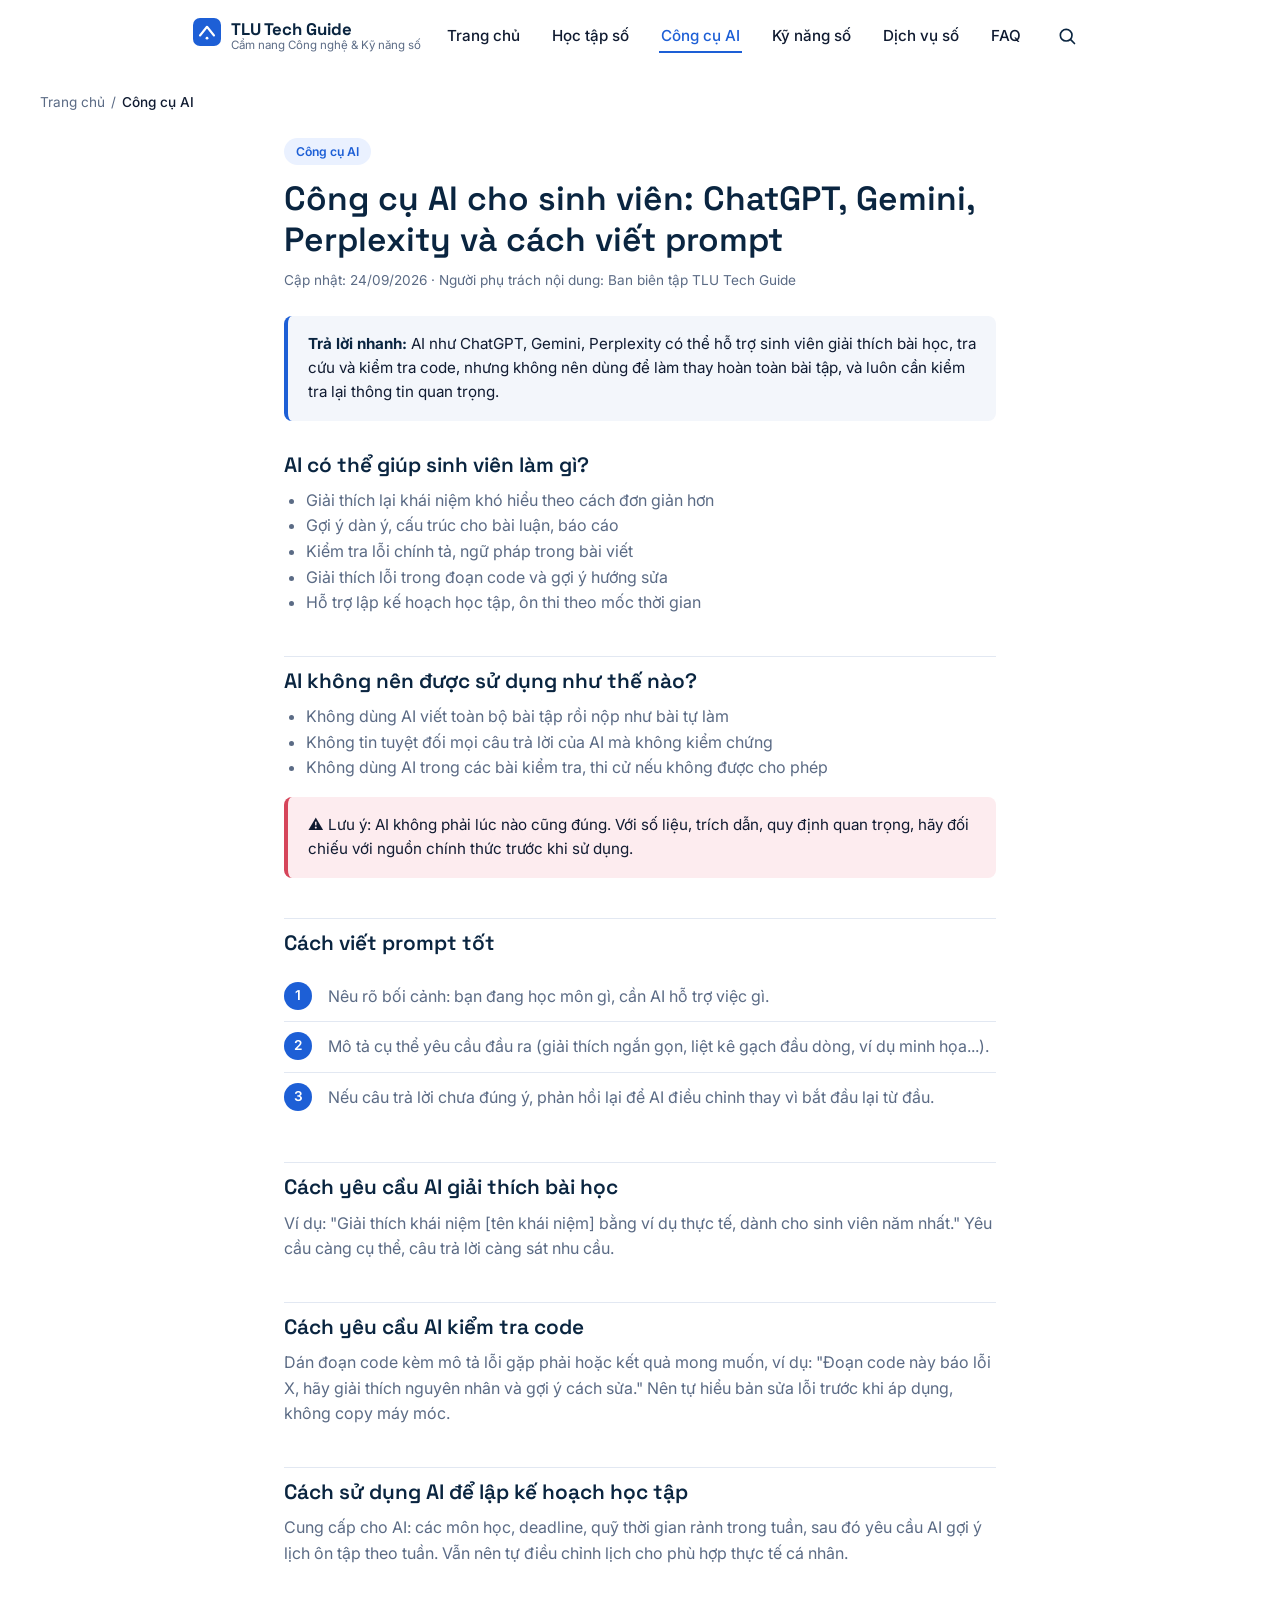
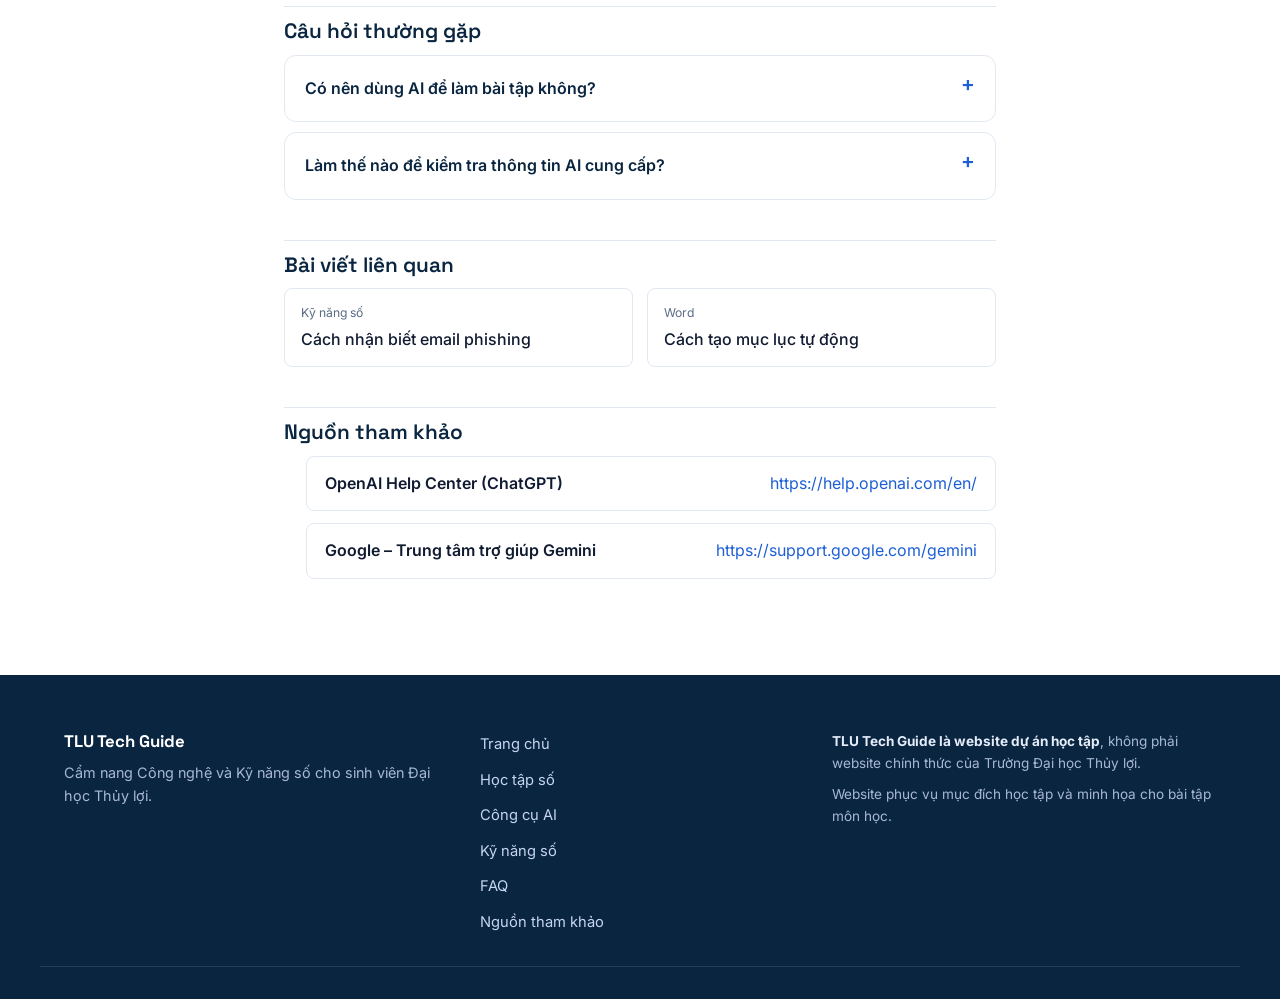
==== pages/ai.html @ 8a720990 "Initial website" ====
<!DOCTYPE html>
<html lang="vi">
<head>
  <meta charset="UTF-8">
  <meta name="viewport" content="width=device-width, initial-scale=1.0">
  <title>Công cụ AI cho sinh viên: ChatGPT, Gemini, Perplexity và cách viết prompt | TLU Tech Guide</title>
  <meta name="description" content="Sinh viên TLU nên và không nên dùng AI như thế nào trong học tập, cách viết prompt tốt và kiểm tra lại thông tin AI cung cấp.">
  <link rel="preconnect" href="https://fonts.googleapis.com">
  <link rel="preconnect" href="https://fonts.gstatic.com" crossorigin>
  <link href="https://fonts.googleapis.com/css2?family=Space+Grotesk:wght@500;600;700&family=Inter:wght@400;500;600;700&display=swap" rel="stylesheet">
  <link rel="stylesheet" href="/css/style.css">

  <script type="application/ld+json">
  {
    "@context": "https://schema.org",
    "@graph": [
      {
        "@type": "Article",
        "headline": "Công cụ AI cho sinh viên: ChatGPT, Gemini, Perplexity và cách viết prompt",
        "description": "Sinh viên TLU nên và không nên dùng AI như thế nào trong học tập, cách viết prompt tốt và kiểm tra lại thông tin AI cung cấp.",
        "inLanguage": "vi",
        "url": "https://tlu-tech-guide.example/pages/ai.html",
        "datePublished": "2026-09-24",
        "dateModified": "2026-09-24",
        "author": { "@type": "Organization", "name": "Ban biên tập TLU Tech Guide" },
        "publisher": { "@type": "Organization", "name": "TLU Tech Guide" },
        "mainEntityOfPage": "https://tlu-tech-guide.example/pages/ai.html"
      },
      {
        "@type": "BreadcrumbList",
        "itemListElement": [
          { "@type": "ListItem", "position": 1, "name": "Trang chủ", "item": "https://tlu-tech-guide.example/index.html" },
          { "@type": "ListItem", "position": 2, "name": "Công cụ AI", "item": "https://tlu-tech-guide.example/pages/ai.html" }
        ]
      },
      {
        "@type": "FAQPage",
        "mainEntity": [
          {
            "@type": "Question",
            "name": "Có nên dùng AI để làm bài tập không?",
            "acceptedAnswer": { "@type": "Answer", "text": "Có thể dùng AI để hỗ trợ hiểu bài, tra cứu hoặc gợi ý dàn ý, nhưng không nên để AI làm thay toàn bộ bài tập rồi nộp như sản phẩm tự làm." }
          },
          {
            "@type": "Question",
            "name": "Làm thế nào để kiểm tra thông tin AI cung cấp?",
            "acceptedAnswer": { "@type": "Answer", "text": "Đối chiếu với tài liệu môn học, nguồn chính thức hoặc hỏi lại giảng viên với các thông tin quan trọng, số liệu, trích dẫn." }
          }
        ]
      }
    ]
  }
  </script>
</head>
<body>

  <header class="site-header" id="siteHeader">
    <div class="container header-inner">
      <a href="/index.html" class="logo">
        <span class="logo-mark" aria-hidden="true">
          <svg viewBox="0 0 32 32" width="28" height="28" fill="none">
            <rect width="32" height="32" rx="8" fill="#1D5FD6"/>
            <path d="M8 20 L16 10 L24 20" stroke="#fff" stroke-width="2.4" stroke-linecap="round" stroke-linejoin="round"/>
            <circle cx="16" cy="23" r="1.6" fill="#fff"/>
          </svg>
        </span>
        <span class="logo-text">
          <strong>TLU Tech Guide</strong>
          <small>Cẩm nang Công nghệ &amp; Kỹ năng số</small>
        </span>
      </a>
      <nav class="main-nav" id="mainNav" aria-label="Menu chính">
        <ul>
          <li><a href="/index.html">Trang chủ</a></li>
          <li><a href="/pages/lms.html">Học tập số</a></li>
          <li><a href="/pages/ai.html" aria-current="page">Công cụ AI</a></li>
          <li><a href="/pages/digital-skills.html">Kỹ năng số</a></li>
          <li><a href="/pages/services.html">Dịch vụ số</a></li>
          <li><a href="/pages/faq.html">FAQ</a></li>
        </ul>
      </nav>
      <div class="header-actions">
        <button class="icon-btn" id="searchToggle" aria-label="Mở tìm kiếm" aria-expanded="false" aria-controls="searchPanel">
          <svg viewBox="0 0 24 24" width="20" height="20" fill="none"><circle cx="11" cy="11" r="7" stroke="currentColor" stroke-width="2"/><path d="M21 21l-4.3-4.3" stroke="currentColor" stroke-width="2" stroke-linecap="round"/></svg>
        </button>
        <button class="hamburger" id="hamburgerBtn" aria-label="Mở menu" aria-expanded="false" aria-controls="mainNav">
          <span></span><span></span><span></span>
        </button>
      </div>
    </div>
    <div class="search-panel" id="searchPanel" hidden>
      <label for="panelSearchInput" class="sr-only">Tìm kiếm hướng dẫn</label>
      <input type="search" id="panelSearchInput" placeholder="Tìm hướng dẫn... ví dụ: prompt">
      <div class="search-results" id="panelSearchResults" hidden></div>
    </div>
  </header>

  <main id="mainContent">
    <div class="container breadcrumb-bar">
      <nav class="breadcrumb" aria-label="Breadcrumb">
        <a href="/index.html">Trang chủ</a><span>/</span>
        <span aria-current="page">Công cụ AI</span>
      </nav>
    </div>

    <article class="article">
      <div class="container container-narrow">
        <p class="article-category">Công cụ AI</p>
        <h1>Công cụ AI cho sinh viên: ChatGPT, Gemini, Perplexity và cách viết prompt</h1>
        <p class="article-meta">Cập nhật: 24/09/2026 · Người phụ trách nội dung: Ban biên tập TLU Tech Guide</p>

        <div class="callout quick-answer">
          <strong>Trả lời nhanh:</strong> AI như ChatGPT, Gemini, Perplexity có thể hỗ trợ sinh viên giải thích bài học, tra cứu và kiểm tra code, nhưng không nên dùng để làm thay hoàn toàn bài tập, và luôn cần kiểm tra lại thông tin quan trọng.
        </div>

        <h2 id="ai-giup-gi">AI có thể giúp sinh viên làm gì?</h2>
        <ul>
          <li>Giải thích lại khái niệm khó hiểu theo cách đơn giản hơn</li>
          <li>Gợi ý dàn ý, cấu trúc cho bài luận, báo cáo</li>
          <li>Kiểm tra lỗi chính tả, ngữ pháp trong bài viết</li>
          <li>Giải thích lỗi trong đoạn code và gợi ý hướng sửa</li>
          <li>Hỗ trợ lập kế hoạch học tập, ôn thi theo mốc thời gian</li>
        </ul>

        <h2 id="khong-nen-dung">AI không nên được sử dụng như thế nào?</h2>
        <ul>
          <li>Không dùng AI viết toàn bộ bài tập rồi nộp như bài tự làm</li>
          <li>Không tin tuyệt đối mọi câu trả lời của AI mà không kiểm chứng</li>
          <li>Không dùng AI trong các bài kiểm tra, thi cử nếu không được cho phép</li>
        </ul>
        <div class="callout warn">⚠ Lưu ý: AI không phải lúc nào cũng đúng. Với số liệu, trích dẫn, quy định quan trọng, hãy đối chiếu với nguồn chính thức trước khi sử dụng.</div>

        <h2 id="viet-prompt">Cách viết prompt tốt</h2>
        <ol class="steps-list">
          <li>Nêu rõ bối cảnh: bạn đang học môn gì, cần AI hỗ trợ việc gì.</li>
          <li>Mô tả cụ thể yêu cầu đầu ra (giải thích ngắn gọn, liệt kê gạch đầu dòng, ví dụ minh họa...).</li>
          <li>Nếu câu trả lời chưa đúng ý, phản hồi lại để AI điều chỉnh thay vì bắt đầu lại từ đầu.</li>
        </ol>

        <h2 id="giai-thich-bai-hoc">Cách yêu cầu AI giải thích bài học</h2>
        <p>Ví dụ: "Giải thích khái niệm [tên khái niệm] bằng ví dụ thực tế, dành cho sinh viên năm nhất." Yêu cầu càng cụ thể, câu trả lời càng sát nhu cầu.</p>

        <h2 id="kiem-tra-code">Cách yêu cầu AI kiểm tra code</h2>
        <p>Dán đoạn code kèm mô tả lỗi gặp phải hoặc kết quả mong muốn, ví dụ: "Đoạn code này báo lỗi X, hãy giải thích nguyên nhân và gợi ý cách sửa." Nên tự hiểu bản sửa lỗi trước khi áp dụng, không copy máy móc.</p>

        <h2 id="ke-hoach-hoc-tap">Cách sử dụng AI để lập kế hoạch học tập</h2>
        <p>Cung cấp cho AI: các môn học, deadline, quỹ thời gian rảnh trong tuần, sau đó yêu cầu AI gợi ý lịch ôn tập theo tuần. Vẫn nên tự điều chỉnh lịch cho phù hợp thực tế cá nhân.</p>

        <h2>Câu hỏi thường gặp</h2>
        <div class="faq-list">
          <details class="faq-item" id="faq-dung-ai-lam-bai-tap">
            <summary>Có nên dùng AI để làm bài tập không?</summary>
            <p>Có thể dùng AI để hỗ trợ hiểu bài, tra cứu hoặc gợi ý dàn ý, nhưng không nên để AI làm thay toàn bộ bài tập rồi nộp như sản phẩm tự làm.</p>
          </details>
          <details class="faq-item">
            <summary>Làm thế nào để kiểm tra thông tin AI cung cấp?</summary>
            <p>Đối chiếu với tài liệu môn học, nguồn chính thức hoặc hỏi lại giảng viên với các thông tin quan trọng, số liệu, trích dẫn.</p>
          </details>
        </div>

        <h2>Bài viết liên quan</h2>
        <div class="related-grid">
          <a class="related-card" href="/pages/digital-skills.html#nhan-biet-phishing"><span>Kỹ năng số</span>Cách nhận biết email phishing</a>
          <a class="related-card" href="/pages/word.html#muc-luc-tu-dong"><span>Word</span>Cách tạo mục lục tự động</a>
        </div>

        <h2>Nguồn tham khảo</h2>
        <ul class="source-list">
          <li><span class="source-name">OpenAI Help Center (ChatGPT)</span><a href="https://help.openai.com/en/">https://help.openai.com/en/</a></li>
          <li><span class="source-name">Google – Trung tâm trợ giúp Gemini</span><a href="https://support.google.com/gemini">https://support.google.com/gemini</a></li>
        </ul>
      </div>
    </article>
  </main>

  <footer class="site-footer">
    <div class="container footer-inner">
      <div class="footer-brand">
        <span class="logo-text"><strong>TLU Tech Guide</strong></span>
        <p>Cẩm nang Công nghệ và Kỹ năng số cho sinh viên Đại học Thủy lợi.</p>
      </div>
      <nav class="footer-nav" aria-label="Liên kết footer">
        <ul>
          <li><a href="/index.html">Trang chủ</a></li>
          <li><a href="/pages/lms.html">Học tập số</a></li>
          <li><a href="/pages/ai.html">Công cụ AI</a></li>
          <li><a href="/pages/digital-skills.html">Kỹ năng số</a></li>
          <li><a href="/pages/faq.html">FAQ</a></li>
          <li><a href="/pages/sources.html">Nguồn tham khảo</a></li>
        </ul>
      </nav>
      <div class="footer-disclaimer">
        <p><strong>TLU Tech Guide là website dự án học tập</strong>, không phải website chính thức của Trường Đại học Thủy lợi.</p>
        <p>Website phục vụ mục đích học tập và minh họa cho bài tập môn học.</p>
      </div>
    </div>
  </footer>

  <script src="/js/data.js"></script>
  <script src="/js/script.js"></script>
</body>
</html>
---- css/style.css ----
/* ==========================================================================
   TLU TECH GUIDE — style.css
   Mục lục:
   1. Reset & biến (variables)
   2. Bố cục chung (container, section)
   3. Header & navigation
   4. Hero section
   5. Search box
   6. Category cards
   7. Guide cards (hướng dẫn nổi bật)
   8. FAQ accordion
   9. Official sources
   10. Footer
   11. Buttons & tiện ích dùng chung
   12. Responsive (tablet / mobile)
   ========================================================================== */

/* 1. RESET & BIẾN
   ========================================================================== */
:root {
  /* Màu chủ đạo: xanh dương + trắng (theo yêu cầu đề bài) */
  --color-navy: #0A2540;      /* nền tối, header/footer */
  --color-blue: #1D5FD6;      /* màu nhấn chính (CTA, link) */
  --color-sky: #4FA8FF;       /* màu nhấn phụ, hover */
  --color-bg: #F3F6FB;        /* nền xám xanh rất nhạt */
  --color-white: #FFFFFF;
  --color-ink: #101B31;       /* màu chữ chính */
  --color-muted: #5B6B85;     /* màu chữ phụ */
  --color-border: #E2E8F2;

  --font-head: 'Space Grotesk', 'Inter', sans-serif;
  --font-body: 'Inter', -apple-system, BlinkMacSystemFont, sans-serif;

  --radius-sm: 8px;
  --radius-md: 12px;
  --radius-lg: 16px;

  --shadow-sm: 0 1px 3px rgba(10, 37, 64, 0.08);
  --shadow-md: 0 12px 28px rgba(10, 37, 64, 0.10);

  --container-w: 1200px;
  --header-h: 72px;
}

* , *::before, *::after { box-sizing: border-box; }

html { scroll-behavior: smooth; scroll-padding-top: calc(var(--header-h) + 12px); }

body {
  margin: 0;
  font-family: var(--font-body);
  color: var(--color-ink);
  background: var(--color-white);
  line-height: 1.6;
  -webkit-font-smoothing: antialiased;
}

h1, h2, h3, h4 {
  font-family: var(--font-head);
  color: var(--color-navy);
  line-height: 1.2;
  margin: 0 0 0.5em;
  font-weight: 600;
}

p { margin: 0 0 1em; color: var(--color-muted); }
ul { list-style: none; margin: 0; padding: 0; }
a { color: var(--color-blue); text-decoration: none; }
a:hover { color: var(--color-sky); }
img { max-width: 100%; display: block; }

/* Focus state rõ ràng cho bàn phím (accessibility) */
a:focus-visible,
button:focus-visible,
input:focus-visible,
summary:focus-visible {
  outline: 3px solid var(--color-sky);
  outline-offset: 2px;
}

.sr-only {
  position: absolute;
  width: 1px; height: 1px;
  padding: 0; margin: -1px;
  overflow: hidden;
  clip: rect(0,0,0,0);
  white-space: nowrap;
  border: 0;
}

/* 2. BỐ CỤC CHUNG
   ========================================================================== */
.container {
  max-width: var(--container-w);
  margin: 0 auto;
  padding: 0 24px;
}
.container-narrow { max-width: 760px; }

.section { padding: 72px 0; }
.section-alt { background: var(--color-bg); }

.section-head { max-width: 640px; margin-bottom: 40px; }
.section-head h2 { font-size: 2rem; }
.section-head p { margin: 0; }

/* 3. HEADER & NAVIGATION
   ========================================================================== */
.site-header {
  position: sticky;
  top: 0;
  z-index: 100;
  height: var(--header-h);
  display: flex;
  align-items: center;
  background: rgba(255, 255, 255, 0.92);
  backdrop-filter: blur(8px);
  border-bottom: 1px solid transparent;
  transition: box-shadow .2s ease, border-color .2s ease;
}
.site-header.is-scrolled {
  border-color: var(--color-border);
  box-shadow: var(--shadow-sm);
}

.header-inner {
  display: flex;
  align-items: center;
  justify-content: space-between;
  gap: 24px;
}

.logo {
  display: flex;
  align-items: center;
  gap: 10px;
}
.logo-text { display: flex; flex-direction: column; line-height: 1.2; }
.logo-text strong {
  font-family: var(--font-head);
  color: var(--color-navy);
  font-size: 1.05rem;
}
.logo-text small { color: var(--color-muted); font-size: 0.72rem; }

.main-nav ul {
  display: flex;
  gap: 28px;
}
.main-nav a {
  color: var(--color-ink);
  font-weight: 500;
  font-size: 0.95rem;
  padding: 6px 2px;
  border-bottom: 2px solid transparent;
}
.main-nav a:hover,
.main-nav a[aria-current="page"] {
  color: var(--color-blue);
  border-bottom-color: var(--color-blue);
}

.header-actions { display: flex; align-items: center; gap: 8px; }

.icon-btn {
  background: none;
  border: none;
  color: var(--color-navy);
  width: 40px; height: 40px;
  display: inline-flex; align-items: center; justify-content: center;
  border-radius: var(--radius-sm);
  cursor: pointer;
}
.icon-btn:hover { background: var(--color-bg); }

.hamburger {
  display: none;
  flex-direction: column;
  justify-content: center;
  gap: 5px;
  width: 40px; height: 40px;
  background: none;
  border: none;
  cursor: pointer;
}
.hamburger span {
  display: block;
  width: 22px; height: 2px;
  background: var(--color-navy);
  border-radius: 2px;
  transition: transform .2s ease, opacity .2s ease;
}
.hamburger[aria-expanded="true"] span:nth-child(1) { transform: translateY(7px) rotate(45deg); }
.hamburger[aria-expanded="true"] span:nth-child(2) { opacity: 0; }
.hamburger[aria-expanded="true"] span:nth-child(3) { transform: translateY(-7px) rotate(-45deg); }

/* 4. HERO
   ========================================================================== */
.hero {
  background: linear-gradient(160deg, var(--color-navy) 0%, #123a72 65%, var(--color-blue) 100%);
  color: var(--color-white);
  padding: 88px 0 96px;
}
.hero-inner {
  display: grid;
  grid-template-columns: 1.1fr 0.9fr;
  gap: 48px;
  align-items: center;
}
.hero-kicker {
  color: var(--color-sky);
  font-weight: 600;
  font-size: 0.95rem;
  margin-bottom: 12px;
}
.hero h1 {
  color: var(--color-white);
  font-size: clamp(2rem, 4vw, 2.75rem);
  max-width: 16ch;
  margin-bottom: 20px;
}
.hero-desc {
  color: #C7D6EE;
  max-width: 52ch;
  font-size: 1.05rem;
  margin-bottom: 32px;
}
.hero-cta { display: flex; gap: 16px; flex-wrap: wrap; }

.hero-visual {
  position: relative;
  min-height: 280px;
}
.hero-grid-dots {
  position: absolute;
  inset: 0;
  background-image: radial-gradient(rgba(255,255,255,0.16) 1.5px, transparent 1.5px);
  background-size: 22px 22px;
  border-radius: var(--radius-lg);
  z-index: 0;
}
.hero-card {
  position: relative;
  z-index: 1;
  background: rgba(255,255,255,0.08);
  border: 1px solid rgba(255,255,255,0.18);
  backdrop-filter: blur(6px);
  border-radius: var(--radius-md);
  padding: 16px 18px;
  width: 220px;
  display: flex;
  flex-direction: column;
  gap: 6px;
  margin-bottom: 16px;
}
.hero-card-label {
  font-size: 0.72rem;
  text-transform: uppercase;
  letter-spacing: 0.04em;
  color: var(--color-sky);
  font-weight: 600;
}
.hero-card-title { color: var(--color-white); font-weight: 600; }
.hero-card--ai { margin-left: 56px; }
.hero-card--sec { margin-left: 20px; }

/* 5. SEARCH BOX
   ========================================================================== */
.search-section { margin-top: -40px; position: relative; z-index: 5; }
.search-box {
  background: var(--color-white);
  border-radius: var(--radius-lg);
  box-shadow: var(--shadow-md);
  padding: 32px;
  max-width: 780px;
  margin: 0 auto;
  text-align: center;
}
.search-box h2 { font-size: 1.4rem; }
.search-form {
  display: flex;
  gap: 12px;
  margin-top: 16px;
}
.search-form input {
  flex: 1;
  padding: 14px 18px;
  border: 1px solid var(--color-border);
  border-radius: var(--radius-sm);
  font-size: 1rem;
  font-family: var(--font-body);
}
.search-form input:focus {
  border-color: var(--color-blue);
  outline: none;
  box-shadow: 0 0 0 3px rgba(29, 95, 214, 0.15);
}

.search-results {
  margin-top: 20px;
  text-align: left;
  border-top: 1px solid var(--color-border);
  padding-top: 16px;
}
.search-results ul { display: flex; flex-direction: column; gap: 10px; }
.search-results li a {
  display: block;
  padding: 10px 14px;
  border-radius: var(--radius-sm);
  background: var(--color-bg);
  color: var(--color-ink);
  font-weight: 500;
}
.search-results li a:hover { background: #E7EEFA; }
.search-results li span {
  display: block;
  font-size: 0.78rem;
  color: var(--color-blue);
  font-weight: 600;
  margin-bottom: 2px;
}
.search-empty { color: var(--color-muted); font-size: 0.95rem; }

/* 6. CATEGORY CARDS
   ========================================================================== */
.category-grid {
  display: grid;
  grid-template-columns: repeat(4, 1fr);
  gap: 20px;
}
.category-card {
  background: var(--color-white);
  border: 1px solid var(--color-border);
  border-radius: var(--radius-lg);
  padding: 24px;
  display: flex;
  flex-direction: column;
}
.category-icon {
  width: 44px; height: 44px;
  border-radius: var(--radius-sm);
  display: flex; align-items: center; justify-content: center;
  background: var(--icon-bg);
  color: var(--icon-fg);
  margin-bottom: 16px;
}
.category-card h3 { font-size: 1.1rem; margin-bottom: 6px; }
.category-card p { font-size: 0.92rem; margin-bottom: 14px; }
.category-list {
  display: flex;
  flex-wrap: wrap;
  gap: 6px;
  margin-bottom: 18px;
}
.category-list li {
  font-size: 0.76rem;
  background: var(--color-bg);
  border-radius: 999px;
}
.category-list li a {
  display: block;
  color: var(--color-muted);
  padding: 4px 10px;
}
.category-list li a:hover { color: var(--color-blue); }
.card-link {
  margin-top: auto;
  font-weight: 600;
  font-size: 0.92rem;
  display: inline-flex;
  align-items: center;
  gap: 4px;
}

/* 7. GUIDE CARDS
   ========================================================================== */
.guide-grid {
  display: grid;
  grid-template-columns: repeat(3, 1fr);
  gap: 20px;
}
.guide-card {
  background: var(--color-white);
  border: 1px solid var(--color-border);
  border-radius: var(--radius-lg);
  padding: 22px;
  display: flex;
  flex-direction: column;
}
.guide-tag {
  align-self: flex-start;
  background: #EAF1FF;
  color: var(--color-blue);
  font-size: 0.72rem;
  font-weight: 600;
  padding: 4px 10px;
  border-radius: 999px;
  margin-bottom: 12px;
}
.guide-card h3 { font-size: 1.05rem; margin-bottom: 6px; }
.guide-card h3 a { color: var(--color-navy); }
.guide-card p { font-size: 0.92rem; margin-bottom: 14px; }
.guide-meta {
  display: flex;
  gap: 8px;
  font-size: 0.78rem;
  color: var(--color-muted);
  margin-bottom: 14px;
}

/* 8. FAQ ACCORDION
   ========================================================================== */
.faq-list { display: flex; flex-direction: column; gap: 10px; }
.faq-item {
  background: var(--color-white);
  border: 1px solid var(--color-border);
  border-radius: var(--radius-md);
  padding: 6px 20px;
}
.faq-item summary {
  cursor: pointer;
  font-weight: 600;
  color: var(--color-navy);
  padding: 14px 28px 14px 0;
  list-style: none;
  position: relative;
}
.faq-item summary::-webkit-details-marker { display: none; }
.faq-item summary::after {
  content: '+';
  position: absolute;
  right: 0; top: 12px;
  font-size: 1.3rem;
  color: var(--color-blue);
  line-height: 1;
}
.faq-item[open] summary::after { content: '−'; }
.faq-item p { padding-bottom: 16px; margin: 0; }

/* 9. OFFICIAL SOURCES
   ========================================================================== */
.source-list {
  display: flex;
  flex-direction: column;
  gap: 12px;
  margin-bottom: 16px;
}
.source-list li {
  background: var(--color-white);
  border: 1px solid var(--color-border);
  border-radius: var(--radius-sm);
  padding: 14px 18px;
  display: flex;
  justify-content: space-between;
  align-items: center;
  gap: 16px;
  flex-wrap: wrap;
}
.source-name { font-weight: 600; color: var(--color-ink); }
.source-note { font-size: 0.85rem; color: var(--color-muted); margin: 0; }

/* 10. FOOTER
   ========================================================================== */
.site-footer {
  background: var(--color-navy);
  color: #B9C6DD;
  padding: 56px 0 32px;
}
.footer-inner {
  display: grid;
  grid-template-columns: 1.2fr 1fr 1.2fr;
  gap: 32px;
  padding-bottom: 32px;
  border-bottom: 1px solid rgba(255,255,255,0.12);
}
.footer-brand .logo-text strong { color: var(--color-white); }
.footer-brand p { color: #A8B8D3; font-size: 0.9rem; margin-top: 10px; }
.footer-nav ul { display: flex; flex-direction: column; gap: 10px; }
.footer-nav a { color: #C7D6EE; font-size: 0.92rem; }
.footer-nav a:hover { color: var(--color-white); }
.footer-disclaimer p {
  color: #A8B8D3;
  font-size: 0.85rem;
  margin-bottom: 10px;
}
.footer-disclaimer strong { color: #E4ECFA; }

.site-footer .container > p {
  padding-top: 20px;
  font-size: 0.8rem;
  color: #7E8FAC;
}

/* 11. BUTTONS & TIỆN ÍCH
   ========================================================================== */
.btn {
  display: inline-flex;
  align-items: center;
  justify-content: center;
  padding: 13px 24px;
  border-radius: var(--radius-sm);
  font-weight: 600;
  font-size: 0.95rem;
  border: 1px solid transparent;
  cursor: pointer;
  transition: background .15s ease, border-color .15s ease, color .15s ease;
}
.btn-primary {
  background: var(--color-blue);
  color: var(--color-white);
}
.btn-primary:hover { background: #164cb0; color: var(--color-white); }
.btn-ghost {
  background: transparent;
  border-color: rgba(255,255,255,0.35);
  color: var(--color-white);
}
.btn-ghost:hover { border-color: var(--color-white); color: var(--color-white); background: rgba(255,255,255,0.08); }
.search-form .btn-primary { border-radius: var(--radius-sm); }

/* 12. SEARCH PANEL (dùng ở các trang không có hero search) & BREADCRUMB
   ========================================================================== */
.search-panel {
  position: absolute;
  top: var(--header-h);
  right: 24px;
  width: min(420px, calc(100vw - 48px));
  background: var(--color-white);
  border: 1px solid var(--color-border);
  border-radius: var(--radius-md);
  box-shadow: var(--shadow-md);
  padding: 16px;
  z-index: 90;
}
.search-panel input {
  width: 100%;
  padding: 12px 14px;
  border: 1px solid var(--color-border);
  border-radius: var(--radius-sm);
  font-family: var(--font-body);
  font-size: 0.95rem;
}
.search-panel input:focus {
  border-color: var(--color-blue);
  outline: none;
  box-shadow: 0 0 0 3px rgba(29, 95, 214, 0.15);
}
.search-panel .search-results { border-top: none; margin-top: 12px; padding-top: 0; }
.search-panel .search-results:empty { margin-top: 0; }

.breadcrumb-bar { padding: 20px 0 0; }
.breadcrumb { font-size: 0.85rem; color: var(--color-muted); display: flex; gap: 6px; flex-wrap: wrap; }
.breadcrumb a { color: var(--color-muted); }
.breadcrumb a:hover { color: var(--color-blue); }
.breadcrumb [aria-current="page"] { color: var(--color-ink); font-weight: 500; }

/* 13. ARTICLE (trang nội dung: LMS, Word, Excel, PowerPoint, AI, Kỹ năng số...)
   ========================================================================== */
.article { padding: 24px 0 80px; }
.article-category {
  display: inline-block;
  background: #EAF1FF;
  color: var(--color-blue);
  font-size: 0.76rem;
  font-weight: 600;
  padding: 4px 12px;
  border-radius: 999px;
  margin-bottom: 14px;
}
.article h1 { font-size: clamp(1.6rem, 3vw, 2.1rem); margin-bottom: 10px; }
.article-meta { font-size: 0.85rem; color: var(--color-muted); margin-bottom: 24px; }
.article h2 {
  font-size: 1.3rem;
  margin-top: 40px;
  padding-top: 12px;
  border-top: 1px solid var(--color-border);
}
.article h2:first-of-type { border-top: none; padding-top: 0; margin-top: 32px; }
.article ul, .article ol { color: var(--color-muted); padding-left: 22px; margin-bottom: 1em; }
.article ul { list-style: disc; }
.article ol.steps-list { list-style: none; padding-left: 0; counter-reset: step; }
.article ol.steps-list li {
  counter-increment: step;
  position: relative;
  padding: 12px 0 12px 44px;
  border-bottom: 1px solid var(--color-border);
}
.article ol.steps-list li:last-child { border-bottom: none; }
.article ol.steps-list li::before {
  content: counter(step);
  position: absolute;
  left: 0; top: 10px;
  width: 28px; height: 28px;
  background: var(--color-blue);
  color: var(--color-white);
  border-radius: 50%;
  display: flex; align-items: center; justify-content: center;
  font-size: 0.85rem;
  font-weight: 600;
}

.callout {
  background: var(--color-bg);
  border-left: 4px solid var(--color-blue);
  border-radius: var(--radius-sm);
  padding: 16px 20px;
  margin-bottom: 24px;
  font-size: 0.95rem;
  color: var(--color-ink);
}
.callout strong { color: var(--color-navy); }
.callout.quick-answer { border-left-color: var(--color-blue); }
.callout.note { border-left-color: #E08A2C; background: #FFF6EA; }
.callout.warn { border-left-color: #D6455A; background: #FDECEF; }

.table-wrap { overflow-x: auto; margin-bottom: 24px; }
.article table {
  width: 100%;
  border-collapse: collapse;
  font-size: 0.92rem;
  min-width: 480px;
}
.article th, .article td {
  text-align: left;
  padding: 12px 14px;
  border-bottom: 1px solid var(--color-border);
}
.article th {
  background: var(--color-bg);
  color: var(--color-navy);
  font-family: var(--font-head);
  font-weight: 600;
}

.related-grid {
  display: grid;
  grid-template-columns: repeat(2, 1fr);
  gap: 14px;
}
.related-card {
  border: 1px solid var(--color-border);
  border-radius: var(--radius-sm);
  padding: 14px 16px;
  font-weight: 500;
  color: var(--color-ink);
}
.related-card:hover { border-color: var(--color-blue); color: var(--color-blue); }
.related-card span { display: block; font-size: 0.76rem; color: var(--color-muted); margin-bottom: 4px; font-weight: 400; }

.faq-hub-grid { display: grid; grid-template-columns: repeat(2, 1fr); gap: 8px 32px; margin-bottom: 40px; }
.faq-hub-grid a { font-size: 0.92rem; padding: 6px 0; }

/* 14. RESPONSIVE
   ========================================================================== */
@media (max-width: 1023px) {
  .category-grid { grid-template-columns: repeat(2, 1fr); }
  .guide-grid { grid-template-columns: repeat(2, 1fr); }
  .hero-inner { grid-template-columns: 1fr; }
  .hero-visual { display: none; }
  .footer-inner { grid-template-columns: 1fr 1fr; }
}

@media (max-width: 767px) {
  .section { padding: 56px 0; }

  .main-nav {
    position: fixed;
    top: var(--header-h);
    left: 0; right: 0;
    background: var(--color-white);
    border-bottom: 1px solid var(--color-border);
    box-shadow: var(--shadow-sm);
    transform: translateY(-12px);
    opacity: 0;
    visibility: hidden;
    transition: opacity .18s ease, transform .18s ease, visibility .18s ease;
  }
  .main-nav.is-open {
    transform: translateY(0);
    opacity: 1;
    visibility: visible;
  }
  .main-nav ul {
    flex-direction: column;
    gap: 0;
    padding: 8px 24px 16px;
  }
  .main-nav a {
    display: block;
    padding: 14px 0;
    border-bottom: 1px solid var(--color-border);
  }
  .hamburger { display: flex; }

  .hero { padding: 56px 0 64px; }
  .hero-cta { flex-direction: column; }
  .hero-cta .btn { width: 100%; }

  .search-box { padding: 22px; }
  .search-form { flex-direction: column; }

  .category-grid { grid-template-columns: 1fr; }
  .guide-grid { grid-template-columns: 1fr; }

  .footer-inner { grid-template-columns: 1fr; }

  .source-list li { flex-direction: column; align-items: flex-start; }

  .search-panel { right: 12px; left: 12px; width: auto; }
  .related-grid { grid-template-columns: 1fr; }
  .faq-hub-grid { grid-template-columns: 1fr; }
}
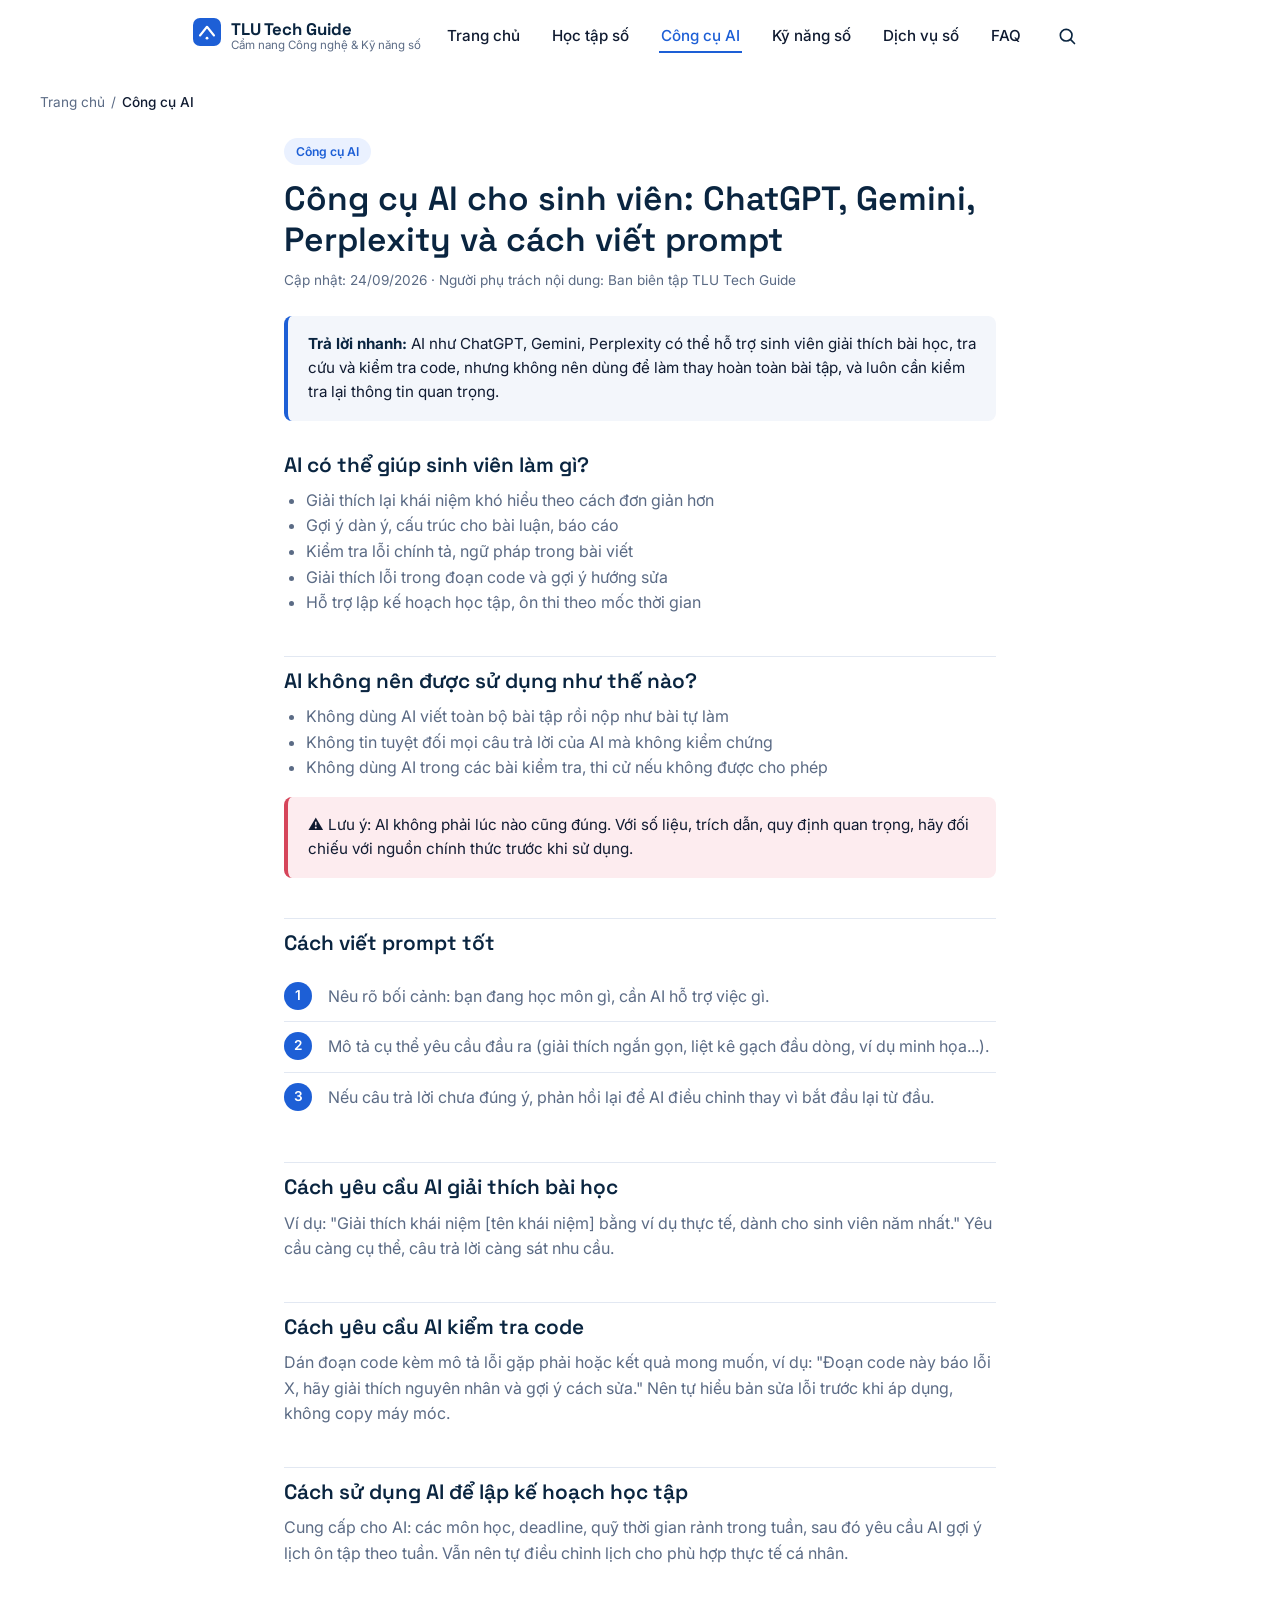
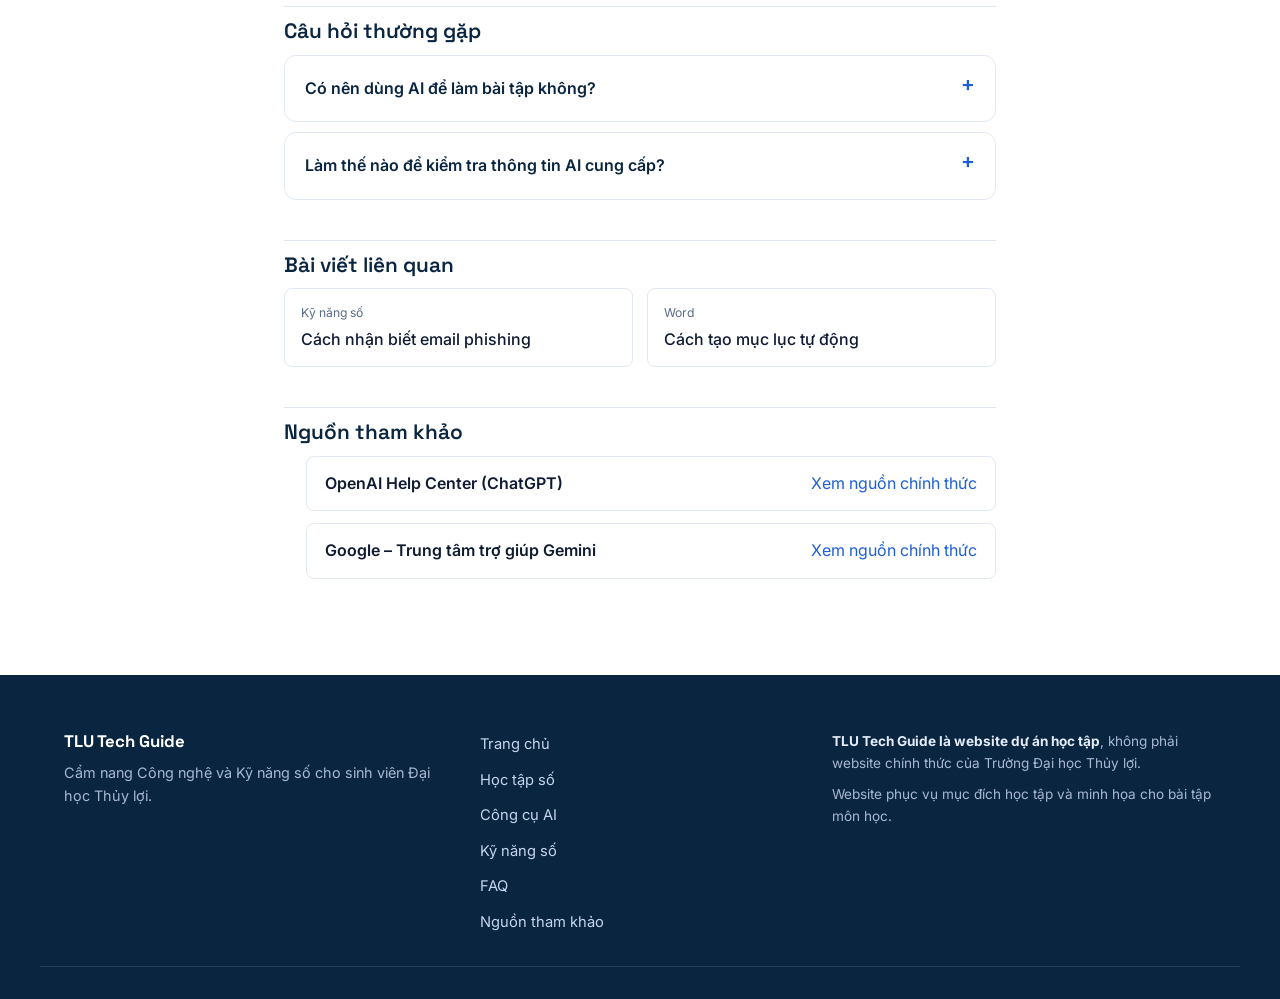
==== commit ab3f6ce0: "Initial website second" ====
--- a/pages/ai.html
+++ b/pages/ai.html
@@ -166,8 +166,8 @@
 
         <h2>Nguồn tham khảo</h2>
         <ul class="source-list">
-          <li><span class="source-name">OpenAI Help Center (ChatGPT)</span><a href="https://help.openai.com/en/">https://help.openai.com/en/</a></li>
-          <li><span class="source-name">Google – Trung tâm trợ giúp Gemini</span><a href="https://support.google.com/gemini">https://support.google.com/gemini</a></li>
+          <li><span class="source-name">OpenAI Help Center (ChatGPT)</span><a href="https://help.openai.com/en/">Xem nguồn chính thức</a></li>
+          <li><span class="source-name">Google – Trung tâm trợ giúp Gemini</span><a href="https://support.google.com/gemini">Xem nguồn chính thức</a></li>
         </ul>
       </div>
     </article>
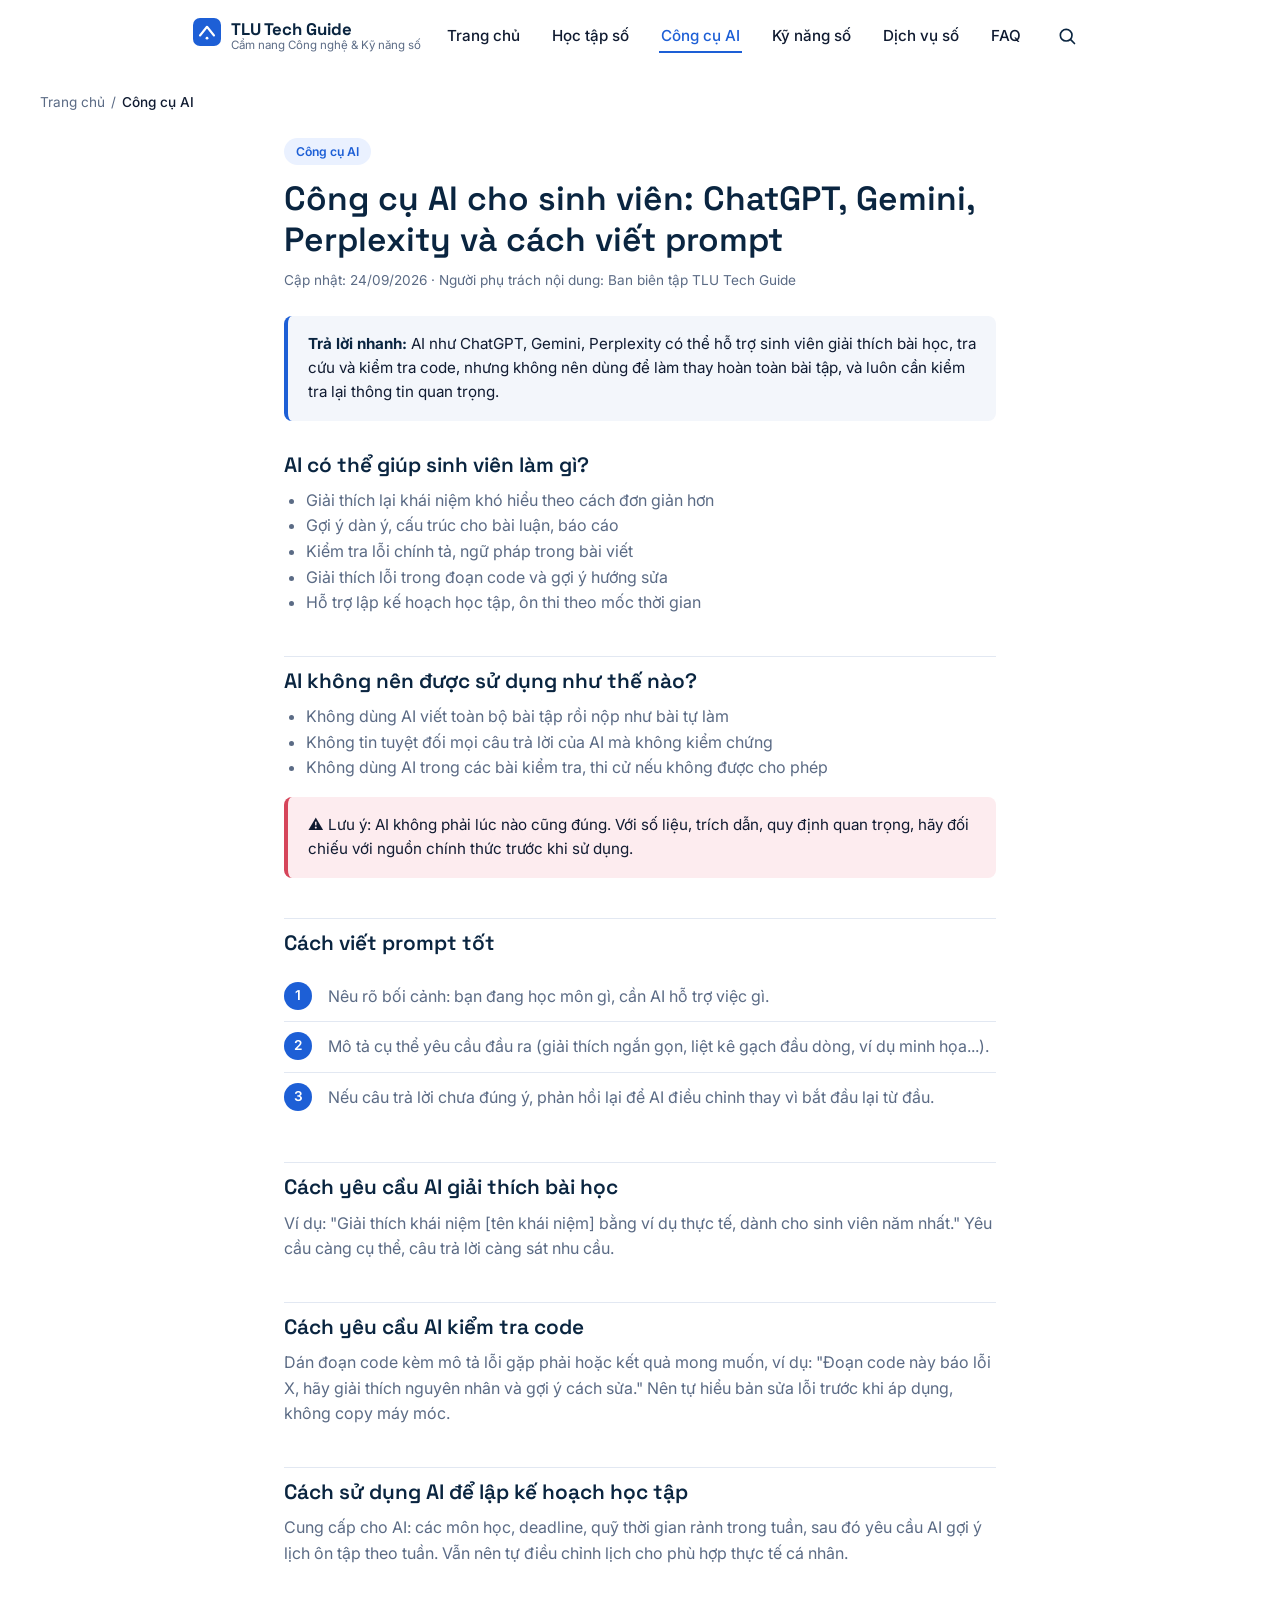
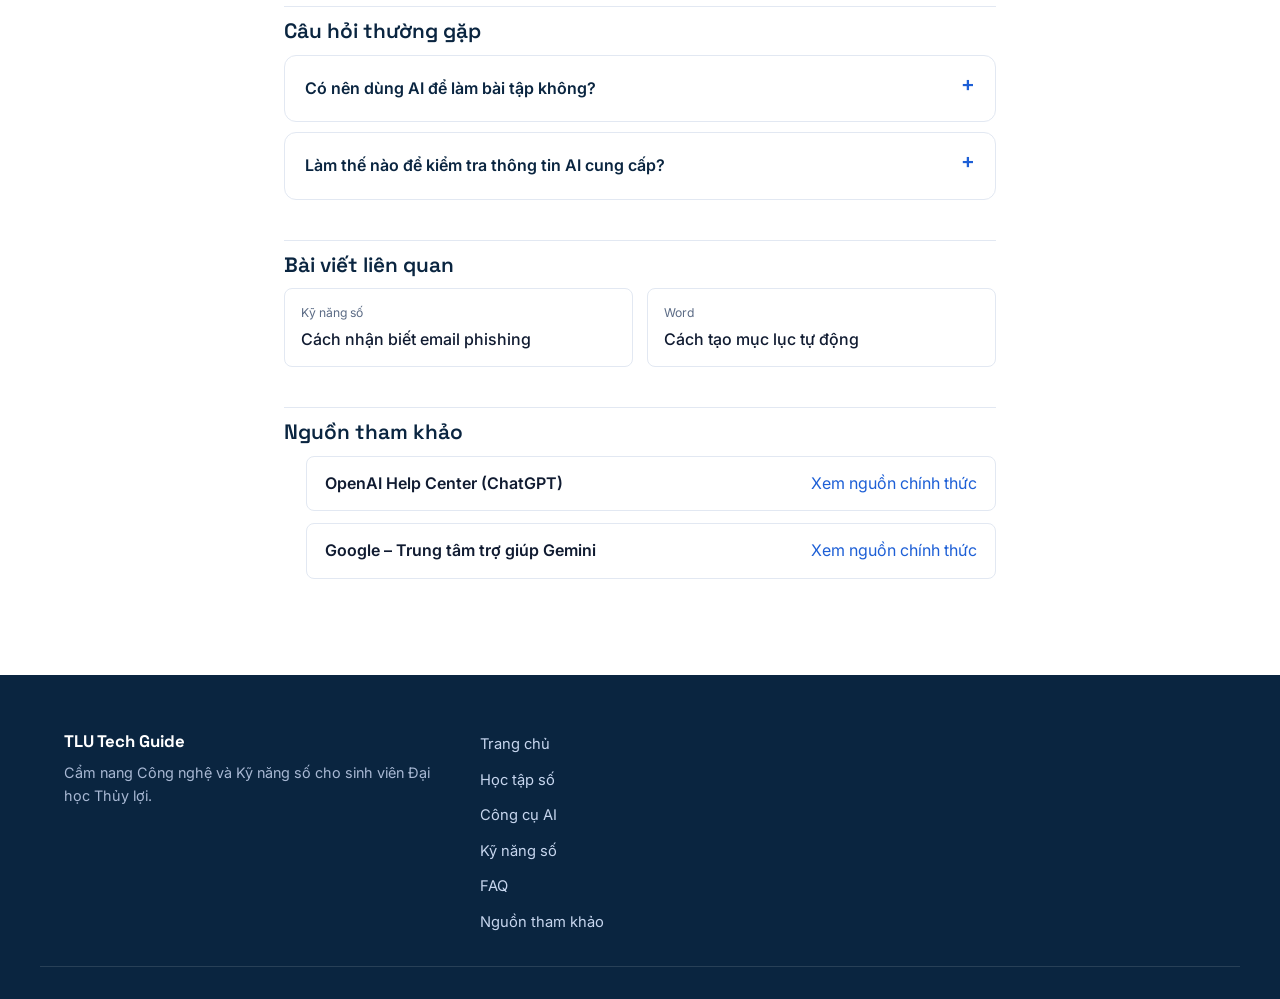
==== commit 5e7cf259: "Initial website finalfinalfinal" ====
--- a/pages/ai.html
+++ b/pages/ai.html
@@ -5,10 +5,18 @@
   <meta name="viewport" content="width=device-width, initial-scale=1.0">
   <title>Công cụ AI cho sinh viên: ChatGPT, Gemini, Perplexity và cách viết prompt | TLU Tech Guide</title>
   <meta name="description" content="Sinh viên TLU nên và không nên dùng AI như thế nào trong học tập, cách viết prompt tốt và kiểm tra lại thông tin AI cung cấp.">
+  <meta name="robots" content="index, follow">
+  <link rel="canonical" href="https://onetwotea.github.io/tlu-tech-guide/pages/ai.html">
+  <meta property="og:title" content="Công cụ AI cho sinh viên: ChatGPT, Gemini, Perplexity và cách viết prompt">
+  <meta property="og:description" content="Cách dùng AI trong học tập, viết prompt hiệu quả và kiểm tra thông tin AI cung cấp.">
+  <meta property="og:type" content="article">
+  <meta property="og:url" content="https://onetwotea.github.io/tlu-tech-guide/pages/ai.html">
+  <meta property="og:image" content="https://onetwotea.github.io/tlu-tech-guide/images/og-image.png">
+  <meta property="og:locale" content="vi_VN">
   <link rel="preconnect" href="https://fonts.googleapis.com">
   <link rel="preconnect" href="https://fonts.gstatic.com" crossorigin>
   <link href="https://fonts.googleapis.com/css2?family=Space+Grotesk:wght@500;600;700&family=Inter:wght@400;500;600;700&display=swap" rel="stylesheet">
-  <link rel="stylesheet" href="/css/style.css">
+  <link rel="stylesheet" href="../css/style.css">
 
   <script type="application/ld+json">
   {
@@ -19,18 +27,18 @@
         "headline": "Công cụ AI cho sinh viên: ChatGPT, Gemini, Perplexity và cách viết prompt",
         "description": "Sinh viên TLU nên và không nên dùng AI như thế nào trong học tập, cách viết prompt tốt và kiểm tra lại thông tin AI cung cấp.",
         "inLanguage": "vi",
-        "url": "https://tlu-tech-guide.example/pages/ai.html",
+        "url": "https://onetwotea.github.io/tlu-tech-guide/pages/ai.html",
         "datePublished": "2026-09-24",
         "dateModified": "2026-09-24",
         "author": { "@type": "Organization", "name": "Ban biên tập TLU Tech Guide" },
         "publisher": { "@type": "Organization", "name": "TLU Tech Guide" },
-        "mainEntityOfPage": "https://tlu-tech-guide.example/pages/ai.html"
+        "mainEntityOfPage": "https://onetwotea.github.io/tlu-tech-guide/pages/ai.html"
       },
       {
         "@type": "BreadcrumbList",
         "itemListElement": [
-          { "@type": "ListItem", "position": 1, "name": "Trang chủ", "item": "https://tlu-tech-guide.example/index.html" },
-          { "@type": "ListItem", "position": 2, "name": "Công cụ AI", "item": "https://tlu-tech-guide.example/pages/ai.html" }
+          { "@type": "ListItem", "position": 1, "name": "Trang chủ", "item": "https://onetwotea.github.io/tlu-tech-guide/index.html" },
+          { "@type": "ListItem", "position": 2, "name": "Công cụ AI", "item": "https://onetwotea.github.io/tlu-tech-guide/pages/ai.html" }
         ]
       },
       {
@@ -56,7 +64,7 @@
 
   <header class="site-header" id="siteHeader">
     <div class="container header-inner">
-      <a href="/index.html" class="logo">
+      <a href="../index.html" class="logo">
         <span class="logo-mark" aria-hidden="true">
           <svg viewBox="0 0 32 32" width="28" height="28" fill="none">
             <rect width="32" height="32" rx="8" fill="#1D5FD6"/>
@@ -71,12 +79,12 @@
       </a>
       <nav class="main-nav" id="mainNav" aria-label="Menu chính">
         <ul>
-          <li><a href="/index.html">Trang chủ</a></li>
-          <li><a href="/pages/lms.html">Học tập số</a></li>
-          <li><a href="/pages/ai.html" aria-current="page">Công cụ AI</a></li>
-          <li><a href="/pages/digital-skills.html">Kỹ năng số</a></li>
-          <li><a href="/pages/services.html">Dịch vụ số</a></li>
-          <li><a href="/pages/faq.html">FAQ</a></li>
+          <li><a href="../index.html">Trang chủ</a></li>
+          <li><a href="../pages/lms.html">Học tập số</a></li>
+          <li><a href="../pages/ai.html" aria-current="page">Công cụ AI</a></li>
+          <li><a href="../pages/digital-skills.html">Kỹ năng số</a></li>
+          <li><a href="../pages/services.html">Dịch vụ số</a></li>
+          <li><a href="../pages/faq.html">FAQ</a></li>
         </ul>
       </nav>
       <div class="header-actions">
@@ -98,7 +106,7 @@
   <main id="mainContent">
     <div class="container breadcrumb-bar">
       <nav class="breadcrumb" aria-label="Breadcrumb">
-        <a href="/index.html">Trang chủ</a><span>/</span>
+        <a href="../index.html">Trang chủ</a><span>/</span>
         <span aria-current="page">Công cụ AI</span>
       </nav>
     </div>
@@ -160,8 +168,8 @@
 
         <h2>Bài viết liên quan</h2>
         <div class="related-grid">
-          <a class="related-card" href="/pages/digital-skills.html#nhan-biet-phishing"><span>Kỹ năng số</span>Cách nhận biết email phishing</a>
-          <a class="related-card" href="/pages/word.html#muc-luc-tu-dong"><span>Word</span>Cách tạo mục lục tự động</a>
+          <a class="related-card" href="../pages/digital-skills.html#nhan-biet-phishing"><span>Kỹ năng số</span>Cách nhận biết email phishing</a>
+          <a class="related-card" href="../pages/word.html#muc-luc-tu-dong"><span>Word</span>Cách tạo mục lục tự động</a>
         </div>
 
         <h2>Nguồn tham khảo</h2>
@@ -181,22 +189,18 @@
       </div>
       <nav class="footer-nav" aria-label="Liên kết footer">
         <ul>
-          <li><a href="/index.html">Trang chủ</a></li>
-          <li><a href="/pages/lms.html">Học tập số</a></li>
-          <li><a href="/pages/ai.html">Công cụ AI</a></li>
-          <li><a href="/pages/digital-skills.html">Kỹ năng số</a></li>
-          <li><a href="/pages/faq.html">FAQ</a></li>
-          <li><a href="/pages/sources.html">Nguồn tham khảo</a></li>
+          <li><a href="../index.html">Trang chủ</a></li>
+          <li><a href="../pages/lms.html">Học tập số</a></li>
+          <li><a href="../pages/ai.html">Công cụ AI</a></li>
+          <li><a href="../pages/digital-skills.html">Kỹ năng số</a></li>
+          <li><a href="../pages/faq.html">FAQ</a></li>
+          <li><a href="../pages/sources.html">Nguồn tham khảo</a></li>
         </ul>
       </nav>
-      <div class="footer-disclaimer">
-        <p><strong>TLU Tech Guide là website dự án học tập</strong>, không phải website chính thức của Trường Đại học Thủy lợi.</p>
-        <p>Website phục vụ mục đích học tập và minh họa cho bài tập môn học.</p>
-      </div>
     </div>
   </footer>
 
-  <script src="/js/data.js"></script>
-  <script src="/js/script.js"></script>
+  <script src="../js/data.js"></script>
+  <script src="../js/script.js"></script>
 </body>
 </html>
